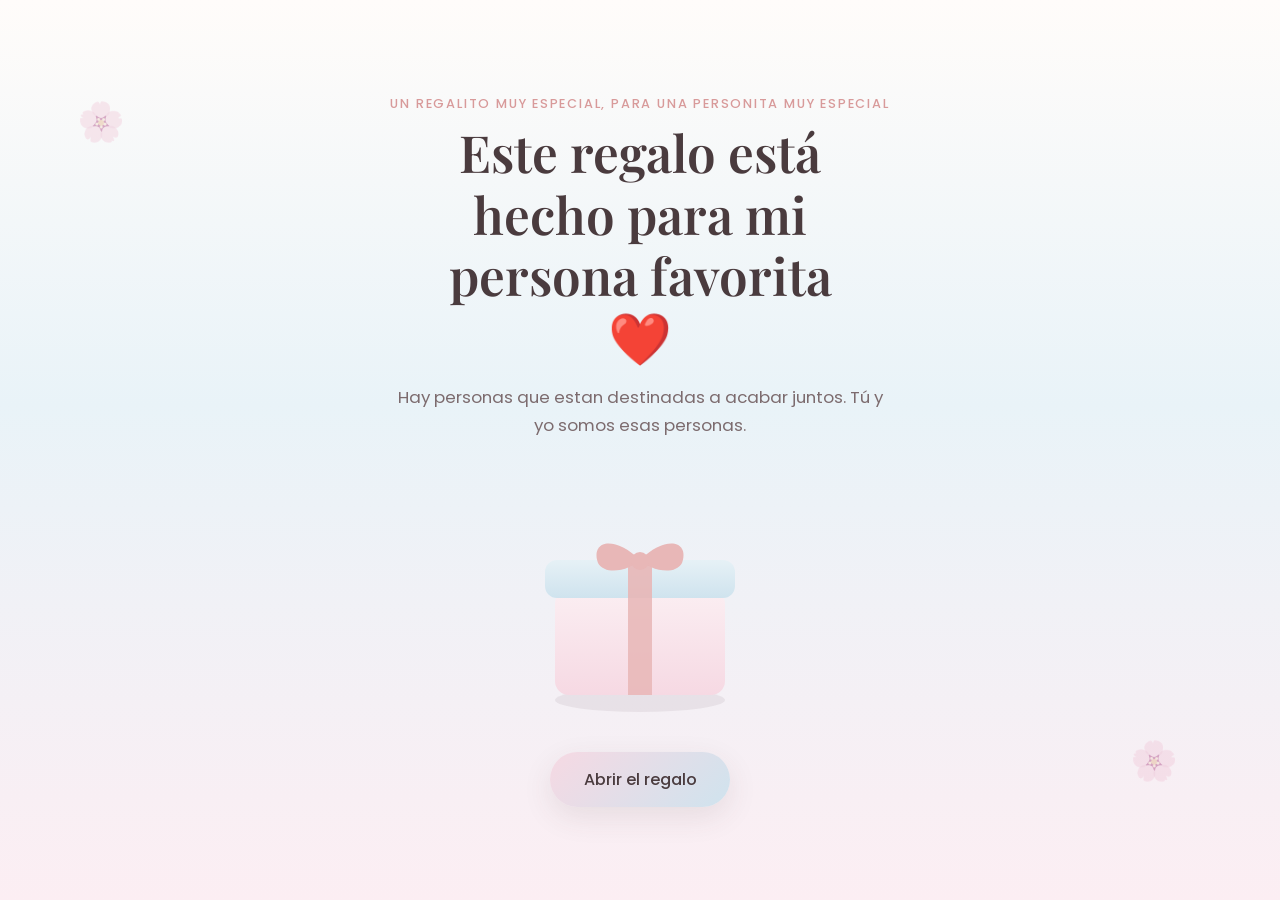
==== 1Agosto2026/index.html @ 1b2449fb "cambio nombre carpeta regalo" ====
<!DOCTYPE html>
<html lang="es">
<head>
  <meta charset="UTF-8">
  <meta name="viewport" content="width=device-width, initial-scale=1.0, viewport-fit=cover">
  <title>Para el amor de mi vida · Feliz Día Internacional de la Novia</title>
  <meta name="description" content="Un regalito muy especial para una personita muy especial ❤️">

  <!-- =====================================================
       TIPOGRAFÍAS
       Playfair Display -> títulos elegantes
       Poppins         -> textos y párrafos
  ====================================================== -->
  <link rel="preconnect" href="https://fonts.googleapis.com">
  <link rel="preconnect" href="https://fonts.gstatic.com" crossorigin>
  <link href="https://fonts.googleapis.com/css2?family=Playfair+Display:ital,wght@0,500;0,600;0,700;1,500;1,600&family=Poppins:wght@300;400;500;600&display=swap" rel="stylesheet">

  <!-- =====================================================
       LIBRERÍAS DE ANIMACIÓN (sólo estas dos, vía CDN)
       AOS  -> animaciones suaves al hacer scroll
       GSAP -> animación de la caja de regalo y momentos especiales
  ====================================================== -->
  <link rel="stylesheet" href="https://cdnjs.cloudflare.com/ajax/libs/aos/2.3.4/aos.css">
  <script src="https://cdnjs.cloudflare.com/ajax/libs/gsap/3.12.5/gsap.min.js" defer></script>
  <script src="https://cdnjs.cloudflare.com/ajax/libs/aos/2.3.4/aos.js" defer></script>

  <!-- Estilos propios -->
  <link rel="stylesheet" href="css/style.css">

  <!-- Emoji de corazón como icono de la pestaña -->
  <link rel="icon" href="data:image/svg+xml,%3Csvg xmlns='http://www.w3.org/2000/svg' viewBox='0 0 100 100'%3E%3Ctext y='.9em' font-size='90'%3E%E2%9D%A4%EF%B8%8F%3C/text%3E%3C/svg%3E">
</head>
<body>

  <!-- Capa donde caen los pétalos de forma continua. La rellena script.js -->
  <div class="petals-layer" id="petalsLayer" aria-hidden="true"></div>

  <!-- Capa donde aparecen los corazones en momentos especiales -->
  <div class="hearts-layer" id="heartsLayer" aria-hidden="true"></div>

  <!-- =====================================================
       1. PANTALLA INICIAL
       Primera pantalla completa. Aparece la caja de regalo.
  ====================================================== -->
  <section id="inicio" class="screen screen--hero">
    <div class="hero__decor hero__decor--left" aria-hidden="true">🌸</div>
    <div class="hero__decor hero__decor--right" aria-hidden="true">🌸</div>

    <div class="hero__content">
      <!-- ✏️ EDITA AQUÍ el título de bienvenida -->
      <p class="eyebrow">Un regalito muy especial, para una personita muy especial</p>
      <h1 class="hero__title">Este regalo está hecho para mi persona favorita <span class="heart-inline">❤️</span></h1>
      <p class="hero__subtitle">Hay personas que estan destinadas a acabar juntos. Tú y yo somos esas personas.</p>

      <!-- Caja de regalo animada (SVG). Al pulsar el botón, se abre. -->
      <div class="gift-box" id="giftBox">
        <svg class="gift-box__svg" viewBox="0 0 240 220" xmlns="http://www.w3.org/2000/svg" role="img" aria-label="Caja de regalo">
          <!-- sombra suave -->
          <ellipse cx="120" cy="205" rx="85" ry="12" fill="var(--color-text-dark)" opacity="0.08"></ellipse>
          <!-- cuerpo de la caja -->
          <rect class="gift-box__body" x="35" y="95" width="170" height="105" rx="14" fill="url(#boxGradient)"></rect>
          <!-- lazo vertical -->
          <rect x="108" y="95" width="24" height="105" fill="var(--color-red-soft)" opacity="0.85"></rect>
          <!-- tapa de la caja (esto es lo que se abre) -->
          <g class="gift-box__lid">
            <rect x="25" y="65" width="190" height="38" rx="12" fill="url(#lidGradient)"></rect>
            <rect x="108" y="65" width="24" height="38" fill="var(--color-red-soft)" opacity="0.9"></rect>
            <!-- lazo -->
            <path d="M120 65 C95 40, 70 45, 78 68 C86 82, 112 74, 120 65 Z" fill="var(--color-red-soft)"></path>
            <path d="M120 65 C145 40, 170 45, 162 68 C154 82, 128 74, 120 65 Z" fill="var(--color-red-soft)"></path>
            <circle cx="120" cy="66" r="9" fill="var(--color-red-soft)"></circle>
          </g>
          <defs>
            <linearGradient id="boxGradient" x1="0" y1="0" x2="0" y2="1">
              <stop offset="0" stop-color="#FBEEF2"></stop>
              <stop offset="1" stop-color="#F6D9E3"></stop>
            </linearGradient>
            <linearGradient id="lidGradient" x1="0" y1="0" x2="0" y2="1">
              <stop offset="0" stop-color="#E6F1F6"></stop>
              <stop offset="1" stop-color="#CFE3EE"></stop>
            </linearGradient>
          </defs>
        </svg>
      </div>

      <!-- Botón principal: dispara la animación de apertura -->
      <button class="btn btn--primary" id="openGiftBtn" type="button">
        Abrir el regalo
      </button>
    </div>
  </section>

  <!-- Todo el contenido siguiente se revela tras abrir el regalo -->
  <main id="mainContent">

    <!-- =====================================================
         2. BIENVENIDA
    ====================================================== -->
    <section id="bienvenida" class="section section--center">
      <div class="container container--narrow">
        <p class="eyebrow" data-aos="fade-up">1 de agosto</p>
        <h2 class="section__title" data-aos="fade-up" data-aos-delay="80">Feliz Día Internacional de la Novia <span class="heart-inline">❤️</span></h2>
        <!-- ✏️ EDITA AQUÍ el texto de bienvenida -->
        <p class="section__text" data-aos="fade-up" data-aos-delay="160">
          Esta página es única en el mundo. Y la he construido, letra a letra, símbolo a símbolo, para felicitarte por este dia. Y aunque tecnicamente aun no somos novios (aún vamos por la previa), estos casi 4 meses que hemos estado juntos ya nos han servido para contruir el inicio de una relación que durará hasta el fin de nuestros dias. Y estoy mas que orgulloso de poder decir que tú eres mi preciosa novia. Tienes todo el tiempo del mundo para ver esta pagina y podras verla todas las vezes que quieras, ya que es solo tuya. Igual que mi corazón. ❤️
        </p>

        <!-- Pequeño detalle: chips con cosas que le recuerdan a ella -->
        <!-- ✏️ EDITA AQUÍ el título de esta lista -->
        <p class="chips-title" data-aos="fade-up" data-aos-delay="200">Cosas que me recuerdan a ti:</p>
        <ul class="fact-chips" data-aos="fade-up" data-aos-delay="240">
          <li class="fact-chip">🐾 Perros salchicha</li>
          <li class="fact-chip">🌷 Lirios</li>
          <li class="fact-chip">🌹 Rosas</li>
          <li class="fact-chip">🎬 Pelis de miedo</li>
          <li class="fact-chip">🍣 Sushi</li>
          <li class="fact-chip">✈️ Viajar</li>
          <li class="fact-chip">🚖 Coches amarillos</li>
          <li class="fact-chip">✨ Joyas doradas</li>
          <li class="fact-chip">🐆 Animal print</li>
          <li class="fact-chip">🩵 Ojos azules</li>
          <li class="fact-chip">🍝 Espaguetis a la carbonara</li>
          <li class="fact-chip">🍨 Helado de frambuesa y limón</li>
        </ul>
      </div>
    </section>

    <!-- =====================================================
         3. CUATRO SOBRES
    ====================================================== -->
    <section id="sobres" class="section">
      <div class="container">
        <p class="eyebrow eyebrow--center" data-aos="fade-up">Cuatro cartas</p>
        <h2 class="section__title section__title--center" data-aos="fade-up" data-aos-delay="80">Cosas que quiero que sepas</h2>
        <p class="section__text section__text--center" data-aos="fade-up" data-aos-delay="140">
          Toca cada sobre para abrirlo.
        </p>

        <div class="envelopes">
          <!-- Sobre 1 -->
          <button class="envelope" type="button" data-envelope="1" data-aos="zoom-in" data-aos-delay="0">
            <span class="envelope__icon">💌</span>
            <span class="envelope__title">Lo que más amo de ti</span>
          </button>

          <!-- Sobre 2 -->
          <button class="envelope" type="button" data-envelope="2" data-aos="zoom-in" data-aos-delay="80">
            <span class="envelope__icon">💌</span>
            <span class="envelope__title">Lo que me haces sentir</span>
          </button>

          <!-- Sobre 3 -->
          <button class="envelope" type="button" data-envelope="3" data-aos="zoom-in" data-aos-delay="160">
            <span class="envelope__icon">💌</span>
            <span class="envelope__title">Nuestros recuerdos</span>
          </button>

          <!-- Sobre 4 -->
          <button class="envelope" type="button" data-envelope="4" data-aos="zoom-in" data-aos-delay="240">
            <span class="envelope__icon">💌</span>
            <span class="envelope__title">Nuestro futuro</span>
          </button>
        </div>
      </div>
    </section>

    <!-- Plantillas con el contenido de cada carta. Ocultas, las usa script.js -->
    <template id="tpl-envelope-1">
      <p class="letter__label">💌 Lo que más amo de ti</p>
      <!-- ✏️ EDITA AQUÍ el texto del sobre 1 -->
      <p>Lo que más amo de ti es la forma en la que escuchas a los demás, con paciencia y sin juzgar nunca. Tienes una capacidad enorme para ponerte en el lugar de la gente, y eso hace que quien habla contigo se sienta comprendido de verdad.</p>
      <p>Ayudas a quien lo necesita sin esperar nada a cambio, y quieres a las personas importantes para ti con una intensidad que pocas veces he visto. Además, eres divertidísima: sacas una sonrisa de la nada, incluso en los días complicados.</p>
      <p>Y por si fuera poco, eres de las personas más cariñosas que conozco. Esa mezcla, empatía, humor y cariño, es lo que te hace tan especial.</p>
    </template>

    <template id="tpl-envelope-2">
      <p class="letter__label">💌 Lo que me haces sentir</p>
      <!-- ✏️ EDITA AQUÍ el texto del sobre 2 -->
      <p>Contigo siento una paz que no sabía que existía. Cuando estoy a tu lado, todo se calma, como si el mundo bajara el ritmo sólo para nosotros dos.</p>
      <p>Me haces feliz de una forma sencilla, sin necesidad de nada extraordinario, sólo con estar. Siento tranquilidad, siento ilusión por lo que viene, y unas ganas enormes de compartir mi vida contigo, cada parte de ella.</p>
    </template>

    <template id="tpl-envelope-3">
      <p class="letter__label">💌 Nuestros recuerdos</p>
      <!-- ✏️ EDITA AQUÍ el texto del sobre 3 -->
      <p>Nos conocimos en el instituto, aunque entonces ninguno de los dos imaginaba lo que estaba a punto de empezar.</p>
      <p>Recuerdo nuestro primer paseo cerca de tu casa como si fuera ayer: los nervios, las ganas de decir las cosas bien, las ganas de que no se acabara nunca.</p>
      <p>Empezamos a hablar el 30 de marzo, y el 8 de abril nos dimos nuestro primer beso. Desde entonces, cada momento contigo se convierte en mi favorito... hasta que llega el siguiente.</p>
    </template>

    <template id="tpl-envelope-4">
      <p class="letter__label">💌 Nuestro futuro</p>
      <!-- ✏️ EDITA AQUÍ el texto del sobre 4 -->
      <p>Quiero recorrer contigo todos los sitios que aún no hemos visto. Quiero que sigamos creando recuerdos, uno detrás de otro, hasta que perdamos la cuenta.</p>
      <p>Quiero elegirte cada día, no sólo hoy. Y quiero que, durante muchísimo tiempo, sólo seamos tú y yo.</p>
    </template>

    <!-- =====================================================
         4. GALERÍA (estilo Polaroid)
    ====================================================== -->
    <section id="galeria" class="section section--tinted">
      <div class="container">
        <p class="eyebrow eyebrow--center" data-aos="fade-up">Momentos</p>
        <h2 class="section__title section__title--center" data-aos="fade-up" data-aos-delay="80">Nuestros recuerdos en imágenes</h2>
        <p class="section__text section__text--center" data-aos="fade-up" data-aos-delay="140">Toca una foto para verla más grande.</p>

        <!-- ✏️ Sustituye las imágenes en /img por vuestras fotos reales -->
        <div class="gallery">
          <button class="polaroid polaroid--1" type="button" data-full="img/foto1.jpg" data-aos="fade-up" data-aos-delay="0">
            <img src="img/foto1.jpg" alt="Primer paseo juntos" loading="lazy">
            <span class="polaroid__caption">Primer paseo</span>
          </button>
          <button class="polaroid polaroid--2" type="button" data-full="img/foto2.jpg" data-aos="fade-up" data-aos-delay="60">
            <img src="img/foto2.jpg" alt="Selfie juntos" loading="lazy">
            <span class="polaroid__caption">Selfie juntos</span>
          </button>
          <button class="polaroid polaroid--3" type="button" data-full="img/foto3.jpg" data-aos="fade-up" data-aos-delay="120">
            <img src="img/foto3.jpg" alt="Abrazados" loading="lazy">
            <span class="polaroid__caption">Abrazados</span>
          </button>
          <button class="polaroid polaroid--4" type="button" data-full="img/foto4.jpg" data-aos="fade-up" data-aos-delay="0">
            <img src="img/foto4.jpg" alt="En el instituto" loading="lazy">
            <span class="polaroid__caption">En el instituto</span>
          </button>
          <button class="polaroid polaroid--5" type="button" data-full="img/foto5.jpg" data-aos="fade-up" data-aos-delay="60">
            <img src="img/foto5.jpg" alt="Besándonos" loading="lazy">
            <span class="polaroid__caption">Besándonos</span>
          </button>
          <button class="polaroid polaroid--6" type="button" data-full="img/foto6.jpg" data-aos="fade-up" data-aos-delay="120">
            <img src="img/foto6.jpg" alt="Nuestra foto favorita" loading="lazy">
            <span class="polaroid__caption">Nuestra foto favorita</span>
          </button>
        </div>
      </div>
    </section>

    <!-- =====================================================
         5. CONTADORES
    ====================================================== -->
    <section id="contadores" class="section">
      <div class="container">
        <p class="eyebrow eyebrow--center" data-aos="fade-up">Nuestro tiempo</p>
        <h2 class="section__title section__title--center" data-aos="fade-up" data-aos-delay="80">Lo que llevamos y lo que nos queda</h2>

        <div class="counters">
          <div class="counter-card" data-aos="fade-up" data-aos-delay="0">
            <span class="counter-card__number" id="counterTalking">0</span>
            <span class="counter-card__label">días hablando desde el 30 de marzo</span>
          </div>
          <div class="counter-card" data-aos="fade-up" data-aos-delay="100">
            <span class="counter-card__number" id="counterKiss">0</span>
            <span class="counter-card__label">días desde nuestro primer beso</span>
          </div>
          <div class="counter-card counter-card--countdown" data-aos="fade-up" data-aos-delay="200">
            <span class="counter-card__number" id="counterCountdown">--</span>
            <span class="counter-card__label">para el 28 de agosto</span>
          </div>
        </div>

        <p class="section__text section__text--center counters__footnote" data-aos="fade-up">
          Cada día queda un poquito menos para que volvamos a abrazarnos.
        </p>
      </div>
    </section>

    <!-- =====================================================
         6. BOTÓN ESPECIAL
    ====================================================== -->
    <section id="momento-especial" class="section section--center section--tinted">
      <div class="container container--narrow">
        <h2 class="section__title section__title--center" data-aos="fade-up">¿Sabes cuánto te quiero?</h2>
        <p class="section__text section__text--center" data-aos="fade-up" data-aos-delay="80">Pulsa el botón y compruébalo.</p>

        <button class="btn btn--primary btn--big" id="specialBtn" type="button" data-aos="zoom-in" data-aos-delay="160">
          ¿Sabes cuánto te quiero?
        </button>

        <!-- Se revela tras pulsar el botón (controlado por clases CSS, ver script.js) -->
        <div class="reveal" id="specialReveal">
          <svg class="reveal__heart" viewBox="0 0 100 90" xmlns="http://www.w3.org/2000/svg" aria-hidden="true">
            <path d="M50 82 C20 60, 2 40, 2 22 C2 6, 16 -2, 30 4 C40 8, 46 16, 50 24 C54 16, 60 8, 70 4 C84 -2, 98 6, 98 22 C98 40, 80 60, 50 82 Z" fill="var(--color-red-soft)"></path>
          </svg>
          <!-- ✏️ EDITA AQUÍ el mensaje que aparece -->
          <p class="reveal__text">
            Te quiero más de lo que cualquier palabra pueda expresar. Te quiero en los días buenos y en los malos, en lo pequeño y en lo grande. Te quiero, por cada poro de tu piel, y por cada celula de tu sistema. Si cogieramos todo el amor de todas las parejas que han existido durante toda la historia de la humanidad y lo juntasemos, no se acercaría ni al 0,0000000000001% de lo muchísimo que te adoro yo.
            <p class="reveal__text">Te amo con locura miniña preciosa.</p>
          </p>
        </div>
      </div>
    </section>

    <!-- =====================================================
         7. CARTA FINAL
    ====================================================== -->
    <section id="carta-final" class="section section--letter">
      <div class="container container--narrow">
        <div class="final-letter" data-aos="fade-up">
          <span class="final-letter__quote" aria-hidden="true">“</span>
          <!-- ✏️ EDITA AQUÍ la carta final. Debe terminar exactamente con la frase indicada -->
          <p>Aina, o como me gusta llamarte, mi Enana:</p>
          <p>
            Hoy es un buen día para decirte, sin prisa y sin adornos, lo que siento de verdad.
            Estoy orgulloso de la persona que eres: de tu forma de escuchar, de ayudar, de querer
            a quienes te rodean sin medida. No es fácil encontrar a alguien así, y yo te encontré a ti.
          </p>
          <p>
            Estoy agradecido por cada día que decides compartir conmigo. Por las conversaciones,
            por las risas, por los silencios cómodos, por todo lo que hemos construido desde el
            30 de marzo. Eres especial de una forma que no sé explicar del todo; sólo sé que
            contigo todo pesa menos y todo tiene más sentido.
          </p>
          <p>
            Soy feliz contigo. De una felicidad tranquila, de esas que no hacen ruido pero que se
            nota en todo. Y significas para mí muchísimo más de lo que estas palabras pueden recoger.
          </p>
          <p class="final-letter__closing">Feliz Día Internacional de la Novia. Te quiero muchísimo, mi Enana ❤️</p>
        </div>
      </div>
    </section>

    <footer class="footer">
      <p>Hecho a mano, con infinito cariño, para mi Enana.</p>
    </footer>

  </main>

  <!-- =====================================================
       MODAL: carta de un sobre
  ====================================================== -->
  <div class="modal" id="letterModal" aria-hidden="true">
    <div class="modal__backdrop" data-close-modal></div>
    <div class="modal__card" role="dialog" aria-modal="true" aria-labelledby="letterModalTitle">
      <button class="modal__close" type="button" data-close-modal aria-label="Cerrar carta">✕</button>
      <div class="modal__body" id="letterModalBody">
        <!-- Contenido inyectado por script.js desde las plantillas -->
      </div>
    </div>
  </div>

  <!-- =====================================================
       MODAL: foto ampliada (lightbox)
  ====================================================== -->
  <div class="modal modal--photo" id="photoModal" aria-hidden="true">
    <div class="modal__backdrop" data-close-modal></div>
    <div class="modal__photo-card">
      <button class="modal__close" type="button" data-close-modal aria-label="Cerrar imagen">✕</button>
      <img id="photoModalImg" src="" alt="">
    </div>
  </div>

  <script src="js/script.js" defer></script>
</body>
</html>
---- 1Agosto2026/css/style.css ----
/* ============================================================
   REGALO PARA AINA — HOJA DE ESTILOS
   ------------------------------------------------------------
   Organización del archivo:
   1. Reset y variables (tokens de diseño)
   2. Tipografía general
   3. Utilidades (contenedores, botones, secciones)
   4. Capas de pétalos y corazones
   5. Pantalla inicial + caja de regalo
   6. Bienvenida + chips de datos curiosos
   7. Sobres (cartas)
   8. Galería tipo Polaroid
   9. Contadores
   10. Botón especial / revelado
   11. Carta final
   12. Modales (carta y foto)
   13. Media queries (tablet / escritorio)
   14. Accesibilidad (reduced motion, foco)
   ============================================================ */

/* ------------------------------------------------------------
   1. RESET Y VARIABLES
------------------------------------------------------------ */
*, *::before, *::after {
  box-sizing: border-box;
}

html {
  scroll-behavior: smooth;
}

body {
  margin: 0;
  padding: 0;
}

img {
  max-width: 100%;
  display: block;
}

button {
  font-family: inherit;
  cursor: pointer;
}

:root {
  /* --- Paleta (única, según lo solicitado) --- */
  --color-white: #FFFFFF;
  --color-cream: #FFFCFA;          /* blanco cálido para fondos */
  --color-blue-pastel: #CFE3EE;    /* azul pastel */
  --color-blue-pastel-soft: #E9F3F8;
  --color-pink-pastel: #F6D9E3;    /* rosa pastel */
  --color-pink-pastel-soft: #FCEEF3;
  --color-red-soft: #E8B7B7;       /* rojo muy suave */
  --color-red-soft-dark: #D89A9A;

  /* --- Texto --- */
  --color-text-dark: #4A3B3E;
  --color-text-medium: #7C6B6E;
  --color-text-light: #A99BA0;

  /* --- Tipografía --- */
  --font-display: 'Playfair Display', serif;
  --font-body: 'Poppins', sans-serif;

  /* --- Espaciados (escala fluida) --- */
  --space-xs: 0.5rem;
  --space-sm: 1rem;
  --space-md: 1.75rem;
  --space-lg: 3rem;
  --space-xl: 5rem;

  /* --- Bordes y sombras --- */
  --radius-sm: 14px;
  --radius-md: 22px;
  --radius-lg: 32px;
  --shadow-soft: 0 10px 30px rgba(74, 59, 62, 0.10);
  --shadow-softer: 0 6px 18px rgba(74, 59, 62, 0.08);

  /* --- Transiciones --- */
  --ease: cubic-bezier(0.22, 1, 0.36, 1);
  --dur-fast: 0.3s;
  --dur-med: 0.6s;
  --dur-slow: 1s;
}

/* ------------------------------------------------------------
   2. TIPOGRAFÍA GENERAL
------------------------------------------------------------ */
body {
  font-family: var(--font-body);
  color: var(--color-text-dark);
  background: linear-gradient(180deg, var(--color-cream) 0%, var(--color-blue-pastel-soft) 45%, var(--color-pink-pastel-soft) 100%);
  line-height: 1.65;
  -webkit-font-smoothing: antialiased;
  overflow-x: hidden;
}

h1, h2, h3 {
  font-family: var(--font-display);
  font-weight: 600;
  line-height: 1.2;
  margin: 0;
  color: var(--color-text-dark);
}

p {
  margin: 0 0 var(--space-sm) 0;
}

.eyebrow {
  font-family: var(--font-body);
  font-size: 0.8rem;
  letter-spacing: 0.14em;
  text-transform: uppercase;
  color: var(--color-red-soft-dark);
  font-weight: 500;
  margin-bottom: var(--space-xs);
}

.eyebrow--center { text-align: center; }

.heart-inline {
  display: inline-block;
  animation: pulse-heart 1.8s ease-in-out infinite;
}

@keyframes pulse-heart {
  0%, 100% { transform: scale(1); }
  50% { transform: scale(1.15); }
}

/* ------------------------------------------------------------
   3. UTILIDADES: CONTENEDORES, BOTONES, SECCIONES
------------------------------------------------------------ */
.container {
  width: 100%;
  max-width: 1100px;
  margin: 0 auto;
  padding: 0 var(--space-md);
}

.container--narrow {
  max-width: 720px;
}

.section {
  position: relative;
  padding: var(--space-xl) 0;
}

.section--center {
  display: flex;
  align-items: center;
  min-height: 60vh;
}

/* Centra también los elementos "inline" (como los botones) dentro de
   estas secciones, para que no queden pegados al lado izquierdo */
.section--center .container {
  text-align: center;
}

.section--tinted {
  background: rgba(255, 255, 255, 0.45);
  backdrop-filter: blur(6px);
  -webkit-backdrop-filter: blur(6px);
}

.section__title {
  font-size: clamp(1.7rem, 5vw + 0.5rem, 2.75rem);
  margin-bottom: var(--space-sm);
}

.section__title--center { text-align: center; }

.section__text {
  font-size: 1.02rem;
  color: var(--color-text-medium);
  max-width: 62ch;
}

.section__text--center {
  text-align: center;
  margin-left: auto;
  margin-right: auto;
}

/* --- Botones --- */
.btn {
  display: inline-flex;
  align-items: center;
  justify-content: center;
  gap: 0.5rem;
  border: none;
  border-radius: 100px;
  padding: 0.95rem 2.1rem;
  font-size: 1rem;
  font-weight: 500;
  font-family: var(--font-body);
  transition: transform var(--dur-fast) var(--ease), box-shadow var(--dur-fast) var(--ease);
}

.btn--primary {
  background: linear-gradient(135deg, var(--color-pink-pastel) 0%, var(--color-blue-pastel) 100%);
  color: var(--color-text-dark);
  box-shadow: var(--shadow-soft);
}

.btn--primary:hover {
  transform: translateY(-3px) scale(1.02);
  box-shadow: 0 16px 34px rgba(74, 59, 62, 0.16);
}

.btn--primary:active {
  transform: translateY(-1px) scale(0.99);
}

.btn--big {
  padding: 1.15rem 2.6rem;
  font-size: 1.05rem;
}

/* ------------------------------------------------------------
   4. CAPAS DE PÉTALOS Y CORAZONES
   (los elementos individuales los crea js/script.js)
------------------------------------------------------------ */
.petals-layer,
.hearts-layer {
  position: fixed;
  inset: 0;
  pointer-events: none;
  z-index: 5;
  overflow: hidden;
}

.hearts-layer { z-index: 60; }

.petal {
  position: absolute;
  top: -5%;
  will-change: transform, opacity;
  opacity: 0.85;
  filter: drop-shadow(0 2px 4px rgba(74,59,62,0.06));
}

.floating-heart {
  position: absolute;
  will-change: transform, opacity;
  opacity: 0;
}

/* Animación genérica de caída para cada pétalo.
   Las variables --drift-x, --rot y --fall-duration las fija script.js
   en cada pétalo para que el movimiento sea distinto y natural. */
@keyframes petal-fall {
  0% {
    transform: translate(0, 0) rotate(0deg);
    opacity: 0.9;
  }
  100% {
    transform: translate(var(--drift-x, 40px), 115vh) rotate(var(--rot, 220deg));
    opacity: 0;
  }
}

.petal {
  animation-name: petal-fall;
  animation-timing-function: linear;
  animation-fill-mode: forwards;
}

/* Animación de un corazón flotando hacia arriba y desvaneciéndose,
   usada en los "momentos especiales" de la página. */
@keyframes heart-float {
  0% {
    transform: translate(0, 0) scale(0.6);
    opacity: 0;
  }
  15% {
    opacity: 1;
  }
  100% {
    transform: translate(var(--drift-x, 0px), -70vh) scale(1);
    opacity: 0;
  }
}

.floating-heart {
  animation-name: heart-float;
  animation-timing-function: ease-out;
  animation-fill-mode: forwards;
}

/* ------------------------------------------------------------
   5. PANTALLA INICIAL + CAJA DE REGALO
------------------------------------------------------------ */
.screen--hero {
  min-height: 100svh;
  min-height: 100vh; /* fallback */
  display: flex;
  align-items: center;
  justify-content: center;
  position: relative;
  padding: var(--space-lg) var(--space-md);
  overflow: hidden;
}

.hero__content {
  position: relative;
  z-index: 2;
  text-align: center;
  max-width: 560px;
  display: flex;
  flex-direction: column;
  align-items: center;
}

.hero__title {
  font-size: clamp(1.9rem, 6vw + 0.4rem, 3.2rem);
  margin-bottom: var(--space-sm);
}

.hero__subtitle {
  color: var(--color-text-medium);
  font-size: 1.05rem;
  max-width: 46ch;
  margin-bottom: var(--space-md);
}

.hero__decor {
  position: absolute;
  font-size: 2.4rem;
  opacity: 0.35;
  filter: saturate(0.7);
  animation: sway 6s ease-in-out infinite;
  z-index: 1;
}
.hero__decor--left { top: 10%; left: 6%; }
.hero__decor--right { bottom: 12%; right: 8%; animation-delay: -3s; }

@keyframes sway {
  0%, 100% { transform: translateY(0) rotate(-4deg); }
  50% { transform: translateY(-14px) rotate(4deg); }
}

/* Caja de regalo */
.gift-box {
  width: min(240px, 60vw);
  margin: var(--space-md) 0;
  cursor: pointer;
}

.gift-box__svg {
  width: 100%;
  height: auto;
  overflow: visible;
}

.gift-box__lid {
  transform-origin: 108px 100px; /* bisagra en el borde trasero de la tapa */
  transition: transform var(--dur-slow) var(--ease);
}

/* Estado abierto (clase añadida por JS) */
.gift-box.is-open .gift-box__lid {
  transform: rotate(-115deg) translate(-10px, -6px);
}

.gift-box.is-open .gift-box__body {
  animation: box-settle var(--dur-med) var(--ease);
}

@keyframes box-settle {
  0% { transform: translateY(0); }
  40% { transform: translateY(4px); }
  100% { transform: translateY(0); }
}

/* El resto de la página permanece completamente oculto hasta que
   se pulsa la caja de regalo o el botón "Abrir el regalo".
   Esto evita que se pueda hacer scroll y ver el contenido antes de tiempo. */
#mainContent {
  display: none;
}

body.gift-opened #mainContent {
  display: block;
}

/* ------------------------------------------------------------
   6. BIENVENIDA + CHIPS
------------------------------------------------------------ */
.chips-title {
  font-family: var(--font-display);
  font-style: italic;
  font-size: 1.05rem;
  color: var(--color-text-dark);
  text-align: center;
  margin: var(--space-md) 0 0 0;
}

.fact-chips {
  list-style: none;
  display: flex;
  flex-wrap: wrap;
  justify-content: center;
  gap: 0.6rem;
  padding: 0;
  margin: var(--space-xs) 0 0 0;
}

.fact-chip {
  position: relative;
  background: var(--color-white);
  border: 1px solid rgba(74, 59, 62, 0.08);
  border-radius: 100px;
  padding: 0.5rem 1rem;
  font-size: 0.85rem;
  color: var(--color-text-medium);
  box-shadow: var(--shadow-softer);
  transition: transform var(--dur-fast) var(--ease);
}

.fact-chip:hover {
  transform: translateY(-3px);
  color: var(--color-text-dark);
}

/* ------------------------------------------------------------
   7. SOBRES (CARTAS)
------------------------------------------------------------ */
.envelopes {
  display: grid;
  grid-template-columns: 1fr;
  gap: var(--space-sm);
  margin-top: var(--space-lg);
}

.envelope {
  display: flex;
  align-items: center;
  gap: 1rem;
  background: var(--color-white);
  border: 1px solid rgba(74, 59, 62, 0.06);
  border-radius: var(--radius-md);
  padding: 1.4rem 1.6rem;
  text-align: left;
  box-shadow: var(--shadow-softer);
  transition: transform var(--dur-med) var(--ease), box-shadow var(--dur-med) var(--ease);
}

.envelope:hover {
  transform: translateY(-6px);
  box-shadow: var(--shadow-soft);
}

.envelope__icon {
  font-size: 1.6rem;
  flex-shrink: 0;
}

.envelope__title {
  font-family: var(--font-display);
  font-size: 1.15rem;
  font-weight: 600;
}

/* ------------------------------------------------------------
   8. GALERÍA TIPO POLAROID
------------------------------------------------------------ */
.gallery {
  display: grid;
  grid-template-columns: 1fr;
  gap: var(--space-lg) var(--space-md);
  margin-top: var(--space-lg);
  justify-items: center;
}

.polaroid {
  background: var(--color-white);
  padding: 0.9rem 0.9rem 1.4rem 0.9rem;
  border-radius: 6px;
  box-shadow: var(--shadow-soft);
  border: none;
  max-width: 280px;
  width: 100%;
  transition: transform var(--dur-med) var(--ease), box-shadow var(--dur-med) var(--ease);
}

.polaroid img {
  border-radius: 3px;
  aspect-ratio: 4 / 5;
  object-fit: cover;
  width: 100%;
}

.polaroid__caption {
  display: block;
  text-align: center;
  font-family: var(--font-display);
  font-style: italic;
  color: var(--color-text-medium);
  margin-top: 0.6rem;
  font-size: 0.95rem;
}

/* Ligera inclinación aleatoria, estilo fotos esparcidas */
.polaroid--1 { transform: rotate(-3deg); }
.polaroid--2 { transform: rotate(2deg); }
.polaroid--3 { transform: rotate(-2deg); }
.polaroid--4 { transform: rotate(3deg); }
.polaroid--5 { transform: rotate(-4deg); }
.polaroid--6 { transform: rotate(2deg); }

.polaroid:hover {
  transform: rotate(0deg) scale(1.04) translateY(-6px);
  box-shadow: 0 20px 40px rgba(74, 59, 62, 0.18);
}

/* ------------------------------------------------------------
   9. CONTADORES
------------------------------------------------------------ */
.counters {
  display: grid;
  grid-template-columns: 1fr;
  gap: var(--space-sm);
  margin-top: var(--space-lg);
}

.counter-card {
  background: var(--color-white);
  border-radius: var(--radius-md);
  padding: var(--space-md);
  text-align: center;
  box-shadow: var(--shadow-softer);
  display: flex;
  flex-direction: column;
  gap: 0.4rem;
}

.counter-card__number {
  font-family: var(--font-display);
  font-size: clamp(2.2rem, 5vw, 2.8rem);
  font-weight: 700;
  color: var(--color-red-soft-dark);
  font-variant-numeric: tabular-nums;
}

.counter-card--countdown .counter-card__number {
  font-size: clamp(1.4rem, 4vw, 1.9rem);
  color: var(--color-text-dark);
}

.counter-card__label {
  color: var(--color-text-medium);
  font-size: 0.92rem;
}

.counters__footnote {
  margin-top: var(--space-lg);
  font-style: italic;
  font-family: var(--font-display);
  font-size: 1.15rem;
  color: var(--color-text-dark);
}

/* ------------------------------------------------------------
   10. BOTÓN ESPECIAL / REVELADO
------------------------------------------------------------ */
/* Oculto por defecto: script.js añade las clases is-visible / is-animated
   al pulsar el botón, así el mensaje y el corazón sólo aparecen entonces */
.reveal {
  display: none;
  flex-direction: column;
  align-items: center;
  margin-top: var(--space-lg);
  opacity: 0;
  transform: translateY(24px);
  transition: opacity var(--dur-med) var(--ease), transform var(--dur-med) var(--ease);
}

.reveal.is-visible {
  display: flex;
}

.reveal.is-animated {
  opacity: 1;
  transform: translateY(0);
}

.reveal__heart {
  width: 90px;
  height: auto;
  margin-bottom: var(--space-md);
  opacity: 0;
  transform: scale(0.3);
}

@keyframes heart-pop {
  0%   { transform: scale(0.3); opacity: 0; }
  60%  { transform: scale(1.15); opacity: 1; }
  100% { transform: scale(1); opacity: 1; }
}

.reveal.is-animated .reveal__heart {
  animation: heart-pop 0.7s var(--ease) forwards;
  animation-delay: 0.15s;
}

.reveal__text {
  max-width: 50ch;
  font-family: var(--font-display);
  font-size: clamp(1.1rem, 3vw, 1.4rem);
  font-style: italic;
  color: var(--color-text-dark);
  text-align: center;
}

/* Fondo que cambia ligeramente durante el momento especial */
body.special-moment {
  background: linear-gradient(180deg, var(--color-pink-pastel-soft) 0%, var(--color-blue-pastel-soft) 100%);
  transition: background var(--dur-slow) var(--ease);
}

/* ------------------------------------------------------------
   11. CARTA FINAL
------------------------------------------------------------ */
.section--letter {
  padding-bottom: var(--space-lg);
}

.final-letter {
  position: relative;
  background: var(--color-white);
  border-radius: var(--radius-lg);
  padding: var(--space-lg) var(--space-md);
  box-shadow: var(--shadow-soft);
  font-family: var(--font-display);
  font-size: 1.1rem;
  line-height: 1.9;
  color: var(--color-text-dark);
}

.final-letter__quote {
  position: absolute;
  top: -0.5rem;
  left: 1.4rem;
  font-size: 5rem;
  color: var(--color-pink-pastel);
  font-family: var(--font-display);
  line-height: 1;
  user-select: none;
}

.final-letter__closing {
  margin-top: var(--space-md);
  font-weight: 600;
  font-style: italic;
}

.footer {
  text-align: center;
  padding: var(--space-lg) var(--space-md);
  color: var(--color-text-light);
  font-size: 0.85rem;
}

/* ------------------------------------------------------------
   12. MODALES (carta y foto)
------------------------------------------------------------ */
.modal {
  position: fixed;
  inset: 0;
  z-index: 100;
  display: flex;
  align-items: center;
  justify-content: center;
  padding: var(--space-md);
  opacity: 0;
  pointer-events: none;
  transition: opacity var(--dur-med) var(--ease);
}

.modal.is-visible {
  opacity: 1;
  pointer-events: auto;
}

.modal__backdrop {
  position: absolute;
  inset: 0;
  background: rgba(74, 59, 62, 0.35);
  backdrop-filter: blur(4px);
  -webkit-backdrop-filter: blur(4px);
}

.modal__card {
  position: relative;
  background: var(--color-cream);
  border-radius: var(--radius-lg);
  max-width: 560px;
  width: 100%;
  max-height: 82vh;
  overflow-y: auto;
  padding: var(--space-lg) var(--space-md) var(--space-md);
  box-shadow: 0 30px 60px rgba(74, 59, 62, 0.25);
  transform: translateY(30px) scale(0.97);
  opacity: 0;
  transition: transform var(--dur-med) var(--ease), opacity var(--dur-med) var(--ease);
}

.modal.is-visible .modal__card {
  transform: translateY(0) scale(1);
  opacity: 1;
}

.modal__close {
  position: absolute;
  top: var(--space-sm);
  right: var(--space-sm);
  width: 36px;
  height: 36px;
  border-radius: 50%;
  border: none;
  background: var(--color-white);
  color: var(--color-text-medium);
  font-size: 1rem;
  box-shadow: var(--shadow-softer);
  display: flex;
  align-items: center;
  justify-content: center;
  transition: transform var(--dur-fast) var(--ease);
}

.modal__close:hover { transform: rotate(90deg); }

.modal__body {
  font-family: var(--font-display);
  font-size: 1.08rem;
  line-height: 1.85;
  color: var(--color-text-dark);
}

.letter__label {
  font-family: var(--font-body);
  text-transform: uppercase;
  letter-spacing: 0.1em;
  font-size: 0.78rem;
  color: var(--color-red-soft-dark);
  font-weight: 600;
  margin-bottom: var(--space-sm);
}

.modal--photo .modal__photo-card {
  position: relative;
  max-width: 640px;
  width: 100%;
}

.modal--photo img {
  width: 100%;
  border-radius: var(--radius-sm);
  box-shadow: 0 30px 60px rgba(74, 59, 62, 0.3);
  transform: scale(0.96);
  opacity: 0;
  transition: transform var(--dur-med) var(--ease), opacity var(--dur-med) var(--ease);
}

.modal--photo.is-visible img {
  transform: scale(1);
  opacity: 1;
}

.modal--photo .modal__close {
  top: -50px;
  right: 0;
  background: var(--color-cream);
}

/* ------------------------------------------------------------
   13. MEDIA QUERIES — TABLET Y ESCRITORIO
   (mobile-first: el bloque de arriba ya cubre el móvil)
------------------------------------------------------------ */
@media (min-width: 640px) {
  .envelopes {
    grid-template-columns: 1fr 1fr;
  }

  .gallery {
    grid-template-columns: repeat(2, 1fr);
  }

  .counters {
    grid-template-columns: repeat(3, 1fr);
  }
}

@media (min-width: 900px) {
  body { background-attachment: fixed; }

  .container { padding: 0 var(--space-lg); }

  .gallery {
    grid-template-columns: repeat(3, 1fr);
  }

  .hero__title { max-width: 14ch; margin-left: auto; margin-right: auto; }

  .section { padding: calc(var(--space-xl) * 1.2) 0; }
}

@media (min-width: 1200px) {
  .gallery { gap: var(--space-lg); }
}

/* ------------------------------------------------------------
   14. ACCESIBILIDAD
------------------------------------------------------------ */
:focus-visible {
  outline: 2px solid var(--color-red-soft-dark);
  outline-offset: 3px;
}

@media (prefers-reduced-motion: reduce) {
  html { scroll-behavior: auto; }

  *, *::before, *::after {
    animation-duration: 0.001ms !important;
    animation-iteration-count: 1 !important;
    transition-duration: 0.001ms !important;
    scroll-behavior: auto !important;
  }

  .petals-layer, .hearts-layer { display: none; }
}
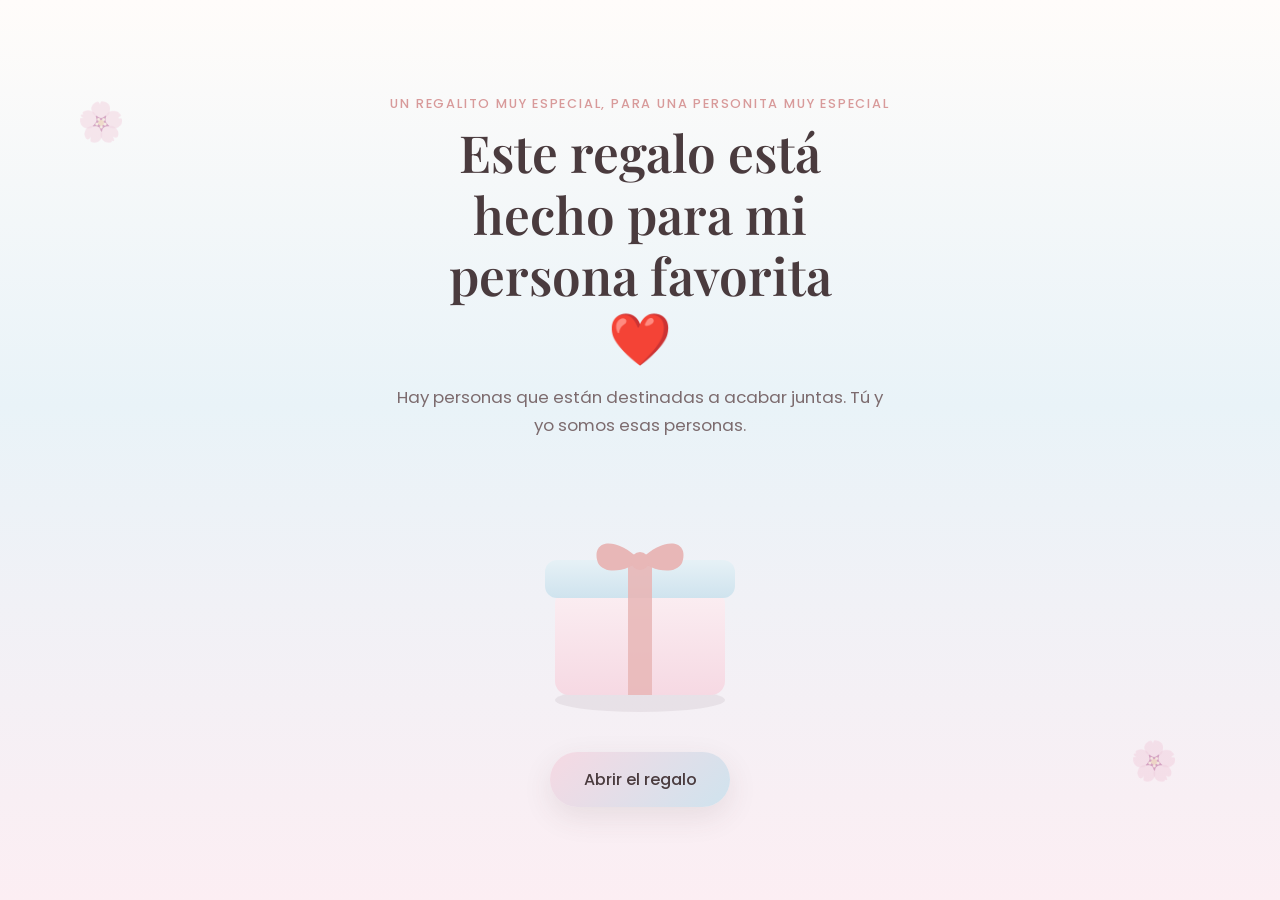
==== commit 3d92f927: "Update index.html" ====
--- a/1Agosto2026/index.html
+++ b/1Agosto2026/index.html
@@ -50,7 +50,7 @@
       <!-- ✏️ EDITA AQUÍ el título de bienvenida -->
       <p class="eyebrow">Un regalito muy especial, para una personita muy especial</p>
       <h1 class="hero__title">Este regalo está hecho para mi persona favorita <span class="heart-inline">❤️</span></h1>
-      <p class="hero__subtitle">Hay personas que estan destinadas a acabar juntos. Tú y yo somos esas personas.</p>
+      <p class="hero__subtitle">Hay personas que están destinadas a acabar juntas. Tú y yo somos esas personas.</p>
 
       <!-- Caja de regalo animada (SVG). Al pulsar el botón, se abre. -->
       <div class="gift-box" id="giftBox">
@@ -102,7 +102,7 @@
         <h2 class="section__title" data-aos="fade-up" data-aos-delay="80">Feliz Día Internacional de la Novia <span class="heart-inline">❤️</span></h2>
         <!-- ✏️ EDITA AQUÍ el texto de bienvenida -->
         <p class="section__text" data-aos="fade-up" data-aos-delay="160">
-          Esta página es única en el mundo. Y la he construido, letra a letra, símbolo a símbolo, para felicitarte por este dia. Y aunque tecnicamente aun no somos novios (aún vamos por la previa), estos casi 4 meses que hemos estado juntos ya nos han servido para contruir el inicio de una relación que durará hasta el fin de nuestros dias. Y estoy mas que orgulloso de poder decir que tú eres mi preciosa novia. Tienes todo el tiempo del mundo para ver esta pagina y podras verla todas las vezes que quieras, ya que es solo tuya. Igual que mi corazón. ❤️
+          Esta página es única en el mundo. Y la he construido, letra a letra, símbolo a símbolo, para felicitarte por este día. Y aunque técnicamente aún no somos novios (aún vamos por la previa, jejeje), estos 4 meses que hemos estado juntos ya nos han servido para construir el inicio de una relación que durará hasta el fin de nuestros días. Y estoy más que orgulloso de poder decir que tú eres mi preciosa novia. Tienes todo el tiempo del mundo para ver esta página y podrás verla todas las veces que quieras, ya que es solo tuya. Igual que mi corazón. ❤️
         </p>
 
         <!-- Pequeño detalle: chips con cosas que le recuerdan a ella -->
@@ -200,8 +200,8 @@
     ====================================================== -->
     <section id="galeria" class="section section--tinted">
       <div class="container">
-        <p class="eyebrow eyebrow--center" data-aos="fade-up">Momentos</p>
-        <h2 class="section__title section__title--center" data-aos="fade-up" data-aos-delay="80">Nuestros recuerdos en imágenes</h2>
+        <p class="eyebrow eyebrow--center" data-aos="fade-up">Recuerdos</p>
+        <h2 class="section__title section__title--center" data-aos="fade-up" data-aos-delay="80">Algunos de nuestros recuerdos capturados en fotos</h2>
         <p class="section__text section__text--center" data-aos="fade-up" data-aos-delay="140">Toca una foto para verla más grande.</p>
 
         <!-- ✏️ Sustituye las imágenes en /img por vuestras fotos reales -->
@@ -270,7 +270,6 @@
       <div class="container container--narrow">
         <h2 class="section__title section__title--center" data-aos="fade-up">¿Sabes cuánto te quiero?</h2>
         <p class="section__text section__text--center" data-aos="fade-up" data-aos-delay="80">Pulsa el botón y compruébalo.</p>
-
         <button class="btn btn--primary btn--big" id="specialBtn" type="button" data-aos="zoom-in" data-aos-delay="160">
           ¿Sabes cuánto te quiero?
         </button>
@@ -282,7 +281,7 @@
           </svg>
           <!-- ✏️ EDITA AQUÍ el mensaje que aparece -->
           <p class="reveal__text">
-            Te quiero más de lo que cualquier palabra pueda expresar. Te quiero en los días buenos y en los malos, en lo pequeño y en lo grande. Te quiero, por cada poro de tu piel, y por cada celula de tu sistema. Si cogieramos todo el amor de todas las parejas que han existido durante toda la historia de la humanidad y lo juntasemos, no se acercaría ni al 0,0000000000001% de lo muchísimo que te adoro yo.
+            Te quiero más de lo que cualquier palabra pueda expresar. Te quiero en los días buenos y en los malos, en lo pequeño y en lo grande. Te quiero, por cada poro de tu piel y por cada célula de tu sistema. Si cogiéramos todo el amor de todas las parejas que han existido durante toda la historia de la humanidad y lo juntásemos, no se acercaría ni al 0,0000000000001% de lo muchísimo que te adoro yo.
             <p class="reveal__text">Te amo con locura miniña preciosa.</p>
           </p>
         </div>
